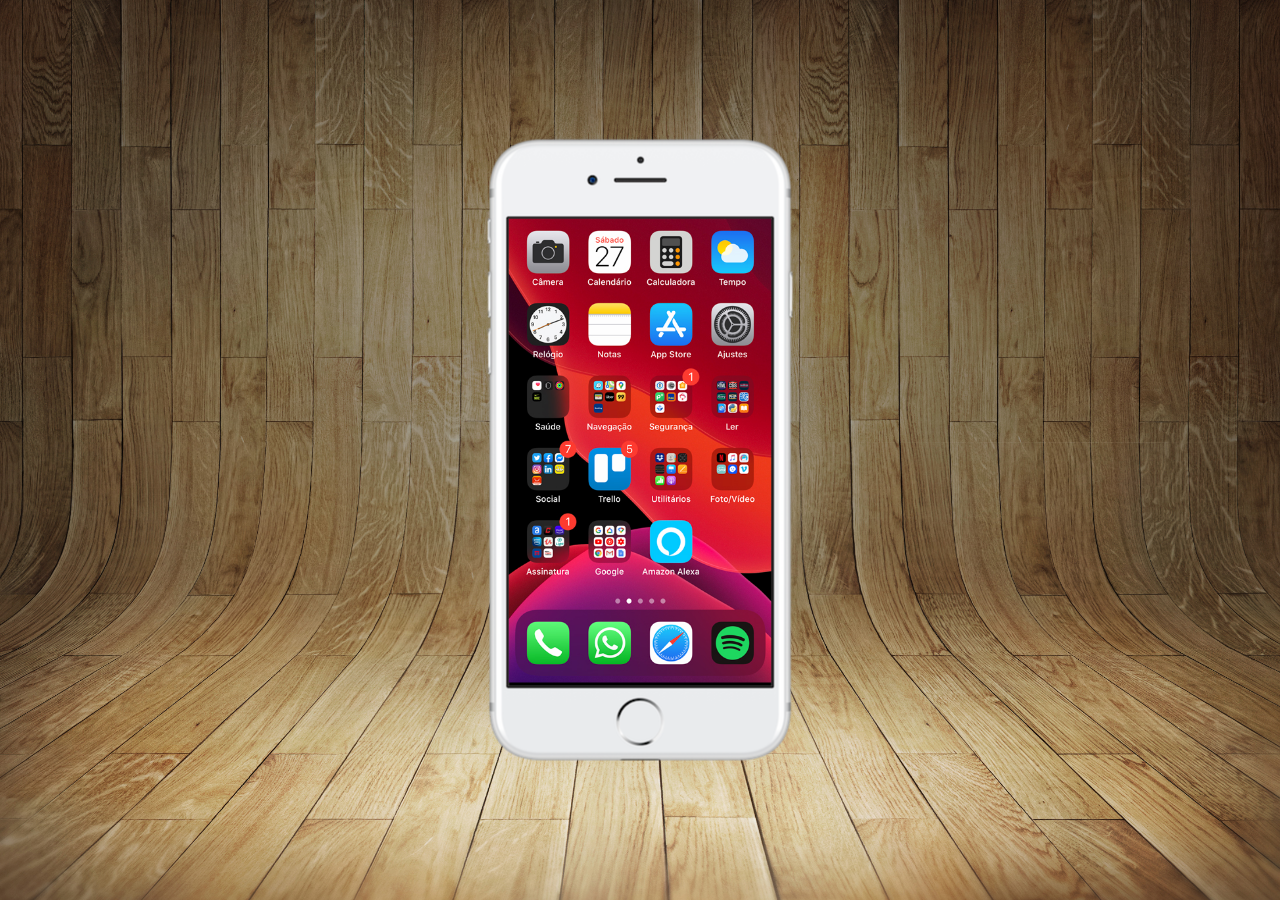
==== index.html @ 6f43918e "18/09/2024" ====
<!DOCTYPE html>
<html lang="pt-br">
<head>
    <meta charset="UTF-8">
    <meta name="viewport" content="width=device-width, initial-scale=1.0">
    <title>Celular Social</title>
    <link rel="shortcut icon" href="imagens/favicon.ico" type="image/x-icon">
    <link rel="stylesheet" href="style.css">
</head>
<body>
    <main>
        <section id="celular">
            <iframe name="tela-celular" src="paginas/home.html" frameborder="0"></iframe>
        </section>
    </main>
</body>
</html>
---- style.css ----
@charset "UTF-8";

* {
    margin: 0px;
    padding: 0px;
}

body {
    background-color: black;
    background-image: url(imagens/fundo-madeira.jpg);
    background-size: cover;
    height: 100vh;
}

section#celular {
    position: absolute;
    background-image: url(imagens/frame-iphone.png);
    width: 311px;
    height: 627px;
    left: 50%;
    top: 50%;
    transform: translate(-50%, -50%);
}

section#celular iframe {
    position: relative;
    left: 24px;
    width: 263px;
    top: 82px;
    height: 467px;
}
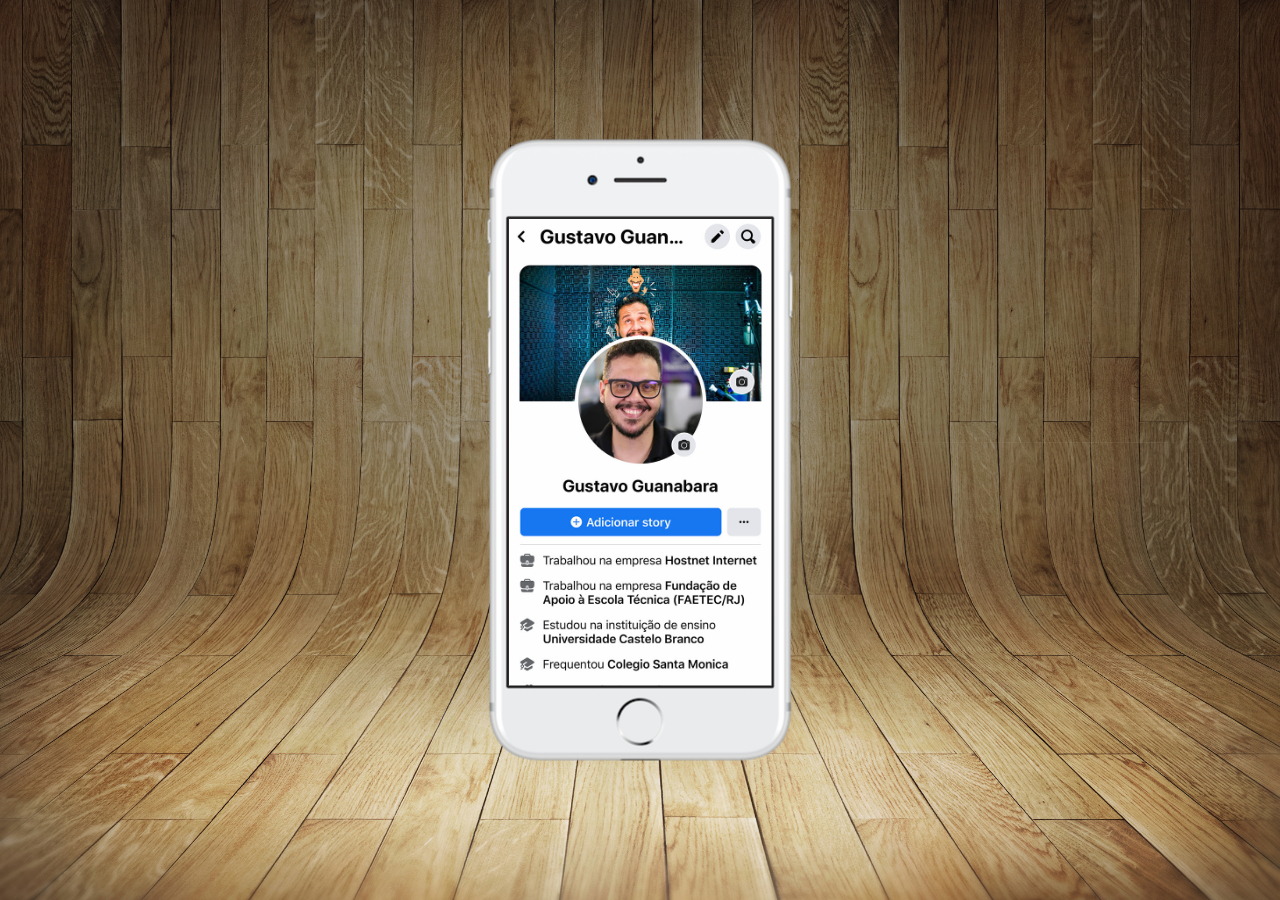
==== commit 6530931f: "24-09" ====
--- a/index.html
+++ b/index.html
@@ -10,7 +10,7 @@
 <body>
     <main>
         <section id="celular">
-            <iframe name="tela-celular" src="paginas/home.html" frameborder="0"></iframe>
+            <iframe name="tela-celular" src="paginas/facebook.html" frameborder="0"></iframe>
         </section>
     </main>
 </body>
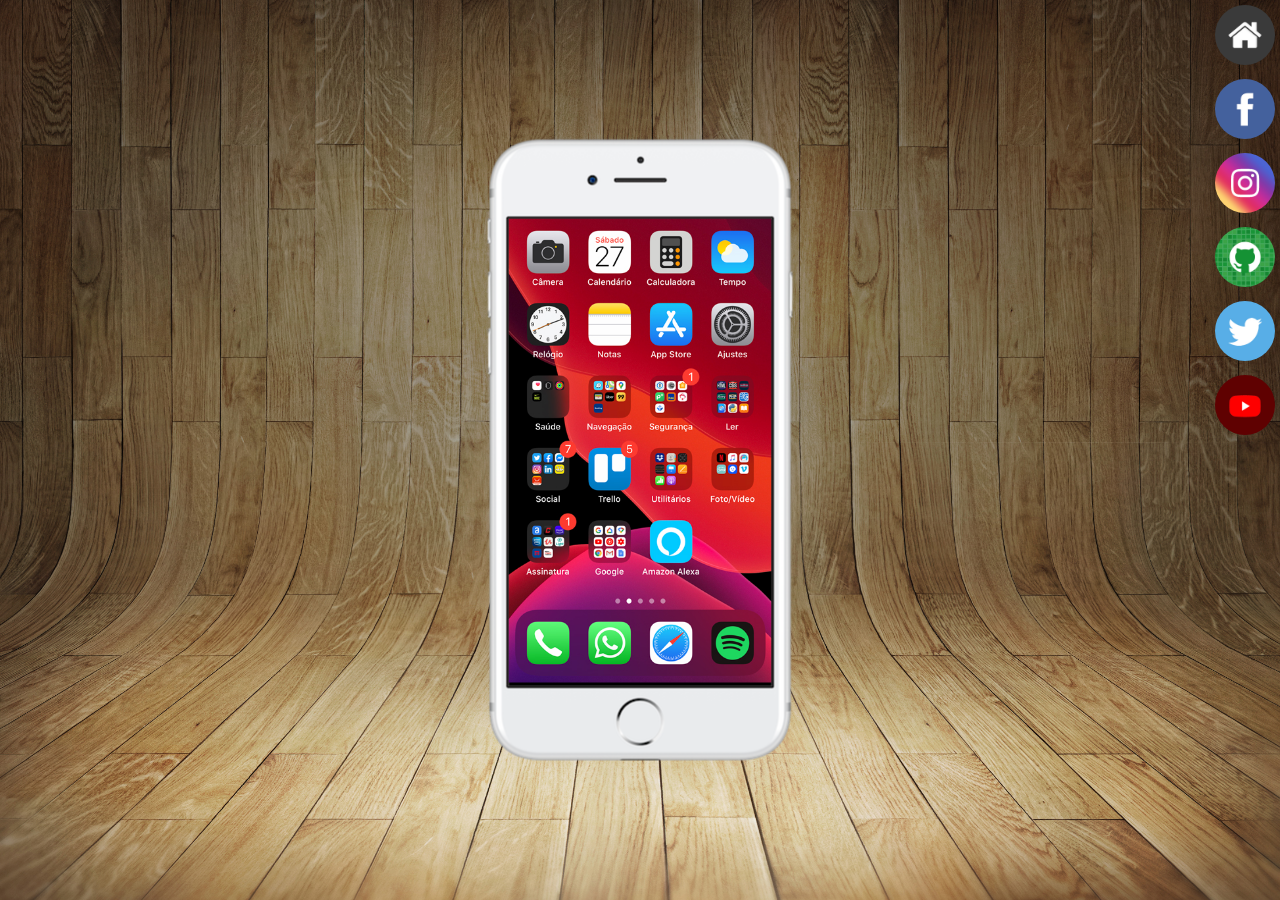
==== commit a0f74455: "29-09" ====
--- a/index.html
+++ b/index.html
@@ -10,7 +10,15 @@
 <body>
     <main>
         <section id="celular">
-            <iframe name="tela-celular" src="paginas/facebook.html" frameborder="0"></iframe>
+            <iframe name="tela-celular" src="paginas/home.html" frameborder="0"></iframe>
+        </section>
+        <section id="icones">
+                <a href="paginas/home.html" target="tela-celular"><img src="imagens/logo-home.jpg" alt="logo-home"></a></br>
+                <a href="paginas/facebook.html" target="tela-celular"><img src="imagens/logo-facebook.jpg" alt="logo-facebook"></a></br>
+                <a href="paginas/instagram.html" target="tela-celular"><img src="imagens/logo-instagram.jpg" alt="logo-instagram"></a></br>
+                <a href="paginas/github.html" target="tela-celular"><img src="imagens/logo-github.jpg" alt="logo-github"></a></br>
+                <a href="paginas/twitter.html" target="tela-celular"><img src="imagens/logo-twitter.jpg" alt="logo-twitter"></a></br>
+                <a href="paginas/youtube.html" target="tela-celular"><img src="imagens/logo-youtube.jpg" alt="logo-youtube"></a></br>
         </section>
     </main>
 </body>
--- a/style.css
+++ b/style.css
@@ -1,6 +1,7 @@
 @charset "UTF-8";
 
 * {
+    font-family: Arial, Helvetica, sans-serif;
     margin: 0px;
     padding: 0px;
 }
@@ -28,4 +29,21 @@
     width: 263px;
     top: 82px;
     height: 467px;
+}
+
+section#icones {
+    position: absolute;
+    left: 100%;
+    transform: translate(-100%);
+}
+
+section#icones img {
+    border-radius: 50%;
+    height: 60px;
+    margin: 5px;
+    box-sizing: border-box;
+}
+
+section#icones img:hover {
+    border: 2px solid rgba(255, 255, 255, 0.6);
 }